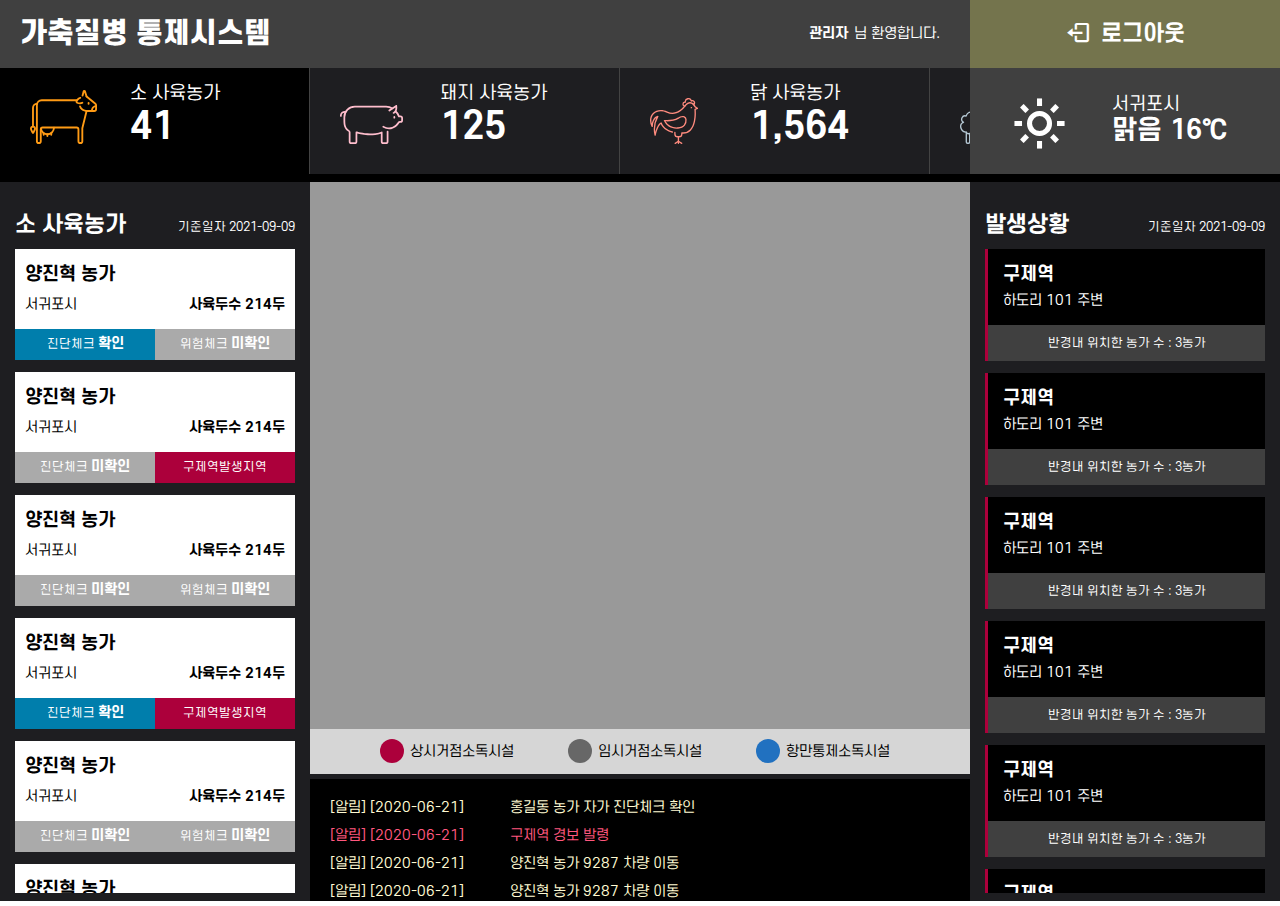
==== main.html @ 75611cf4 "코딩완료" ====
﻿<!DOCTYPE html>
<html lang="ko">

    <head>
        <meta charset="utf-8">
        <meta http-equiv="X-UA-Compatible" content="IE=edge">
        <meta name="viewport" content="width=device-width, initial-scale=1">
        <title>가축질병</title>
        <link href="source/css/boxicons.css" rel="stylesheet">
        <link href="source/css/style.css" rel="stylesheet">
        <link href="source/css/jquery.scrollbar.css" rel="stylesheet">
        <!-- javaScript -->
        <script src="source/js/jquery-3.5.1.min.js"></script>
        <script src="source/js/jquery.nicescroll.min.js"></script>
        <script src="source/js/common.js"></script>


    </head>

    <body class="main-layout">
        <!-- S:header -->
        <header id="header">
                <h1><a href="/">가축질병 통제시스템</a></h1>

                <p class="welcome"><strong>관리자</strong>님 환영합니다.</p>
                <button class="logout">
                    <i class='bx bx-log-out'></i> 로그아웃
                </button>
        </header>
        <!-- E:header -->
        




        <!-- S:mainContent -->
        <div id="content" class="main">


            <section class="status">
                
                    <ul>
                        <li class="category01">
                            <span>소 사육농가</span>
                            <strong>41</strong>
                        </li>
                        <li class="category02">
                            <span>돼지 사육농가</span>
                            <strong>125</strong>
                        </li>
                        <li class="category03">
                            <span>닭 사육농가</span>
                            <strong>1,564</strong>
                        </li>
                        <li class="category04">
                            <span>기타 사육농가</span>
                            <strong>41</strong>
                        </li>
                    </ul>

                    <div class="weather">
                        <i class='bx bx-sun' ></i>

                        <!-- 날씨 아이콘 코드는 BUS때와 동일하게-->

                        <span>서귀포시</span>
                        <strong>맑음 16℃</strong>
                    </div>

            </section>

            <section class="main-wall">
                <div class="left">
                    <h2>
                        소 사육농가
                        <small>기준일자 2021-09-09</small>
                    </h2>

                    <div class="left-scroller">

                        
                                <ul class="list">
                                    <li>
                                        <h3>양진혁 농가</h3>
                                        <p class="location">서귀포시</p>
                                        <p class="count">사육두수 214두</p>

                                        <div class="stat">
                                            <span class="stat01 on">
                                                진단체크 <strong>확인</strong>
                                            </span>
                                            <span class="stat02">
                                                위험체크 <strong>미확인</strong>
                                            </span>
                                        </div>
                                    </li>
                                    <li>
                                        <h3>양진혁 농가</h3>
                                        <p class="location">서귀포시</p>
                                        <p class="count">사육두수 214두</p>

                                        <div class="stat">
                                            <span class="stat01">
                                                진단체크 <strong>미확인</strong>
                                            </span>
                                            <span class="stat02 on">
                                                구제역발생지역
                                            </span>
                                        </div>
                                    </li>
                                    <li>
                                        <h3>양진혁 농가</h3>
                                        <p class="location">서귀포시</p>
                                        <p class="count">사육두수 214두</p>

                                        <div class="stat">
                                            <span class="stat01">
                                                진단체크 <strong>미확인</strong>
                                            </span>
                                            <span class="stat02">
                                                위험체크 <strong>미확인</strong>
                                            </span>
                                        </div>
                                    </li>
                                    <li>
                                        <h3>양진혁 농가</h3>
                                        <p class="location">서귀포시</p>
                                        <p class="count">사육두수 214두</p>

                                        <div class="stat">
                                            <span class="stat01 on">
                                                진단체크 <strong>확인</strong>
                                            </span>
                                            <span class="stat02 on">
                                                구제역발생지역
                                            </span>
                                        </div>
                                    </li>
                                    <li>
                                        <h3>양진혁 농가</h3>
                                        <p class="location">서귀포시</p>
                                        <p class="count">사육두수 214두</p>

                                        <div class="stat">
                                            <span class="stat01">
                                                진단체크 <strong>미확인</strong>
                                            </span>
                                            <span class="stat02">
                                                위험체크 <strong>미확인</strong>
                                            </span>
                                        </div>
                                    </li>
                                    <li>
                                        <h3>양진혁 농가</h3>
                                        <p class="location">서귀포시</p>
                                        <p class="count">사육두수 214두</p>

                                        <div class="stat">
                                            <span class="stat01">
                                                진단체크 <strong>미확인</strong>
                                            </span>
                                            <span class="stat02">
                                                위험체크 <strong>미확인</strong>
                                            </span>
                                        </div>
                                    </li>
                                    <li>
                                        <h3>양진혁 농가</h3>
                                        <p class="location">서귀포시</p>
                                        <p class="count">사육두수 214두</p>

                                        <div class="stat">
                                            <span class="stat01">
                                                진단체크 <strong>미확인</strong>
                                            </span>
                                            <span class="stat02">
                                                위험체크 <strong>미확인</strong>
                                            </span>
                                        </div>
                                    </li>
                                    <li>
                                        <h3>양진혁 농가</h3>
                                        <p class="location">서귀포시</p>
                                        <p class="count">사육두수 214두</p>

                                        <div class="stat">
                                            <span class="stat01">
                                                진단체크 <strong>미확인</strong>
                                            </span>
                                            <span class="stat02">
                                                위험체크 <strong>미확인</strong>
                                            </span>
                                        </div>
                                    </li>
                                    <li>
                                        <h3>양진혁 농가</h3>
                                        <p class="location">서귀포시</p>
                                        <p class="count">사육두수 214두</p>

                                        <div class="stat">
                                            <span class="stat01">
                                                진단체크 <strong>미확인</strong>
                                            </span>
                                            <span class="stat02">
                                                위험체크 <strong>미확인</strong>
                                            </span>
                                        </div>
                                    </li>
                                    <li>
                                        <h3>양진혁 농가</h3>
                                        <p class="location">서귀포시</p>
                                        <p class="count">사육두수 214두</p>

                                        <div class="stat">
                                            <span class="stat01">
                                                진단체크 <strong>미확인</strong>
                                            </span>
                                            <span class="stat02">
                                                위험체크 <strong>미확인</strong>
                                            </span>
                                        </div>
                                    </li>
                                    <li>
                                        <h3>양진혁 농가</h3>
                                        <p class="location">서귀포시</p>
                                        <p class="count">사육두수 214두</p>

                                        <div class="stat">
                                            <span class="stat01">
                                                진단체크 <strong>미확인</strong>
                                            </span>
                                            <span class="stat02">
                                                위험체크 <strong>미확인</strong>
                                            </span>
                                        </div>
                                    </li>
                                </ul>
  
                    </div>

                </div>

                <div class="center">


                    <div id="map" class="map-area">
                        <!--지도영역-->
    
    
                        <ul class="legend">
                            <li class="tag01">상시거점소독시설</li>
                            <li class="tag02">임시거점소독시설</li>
                            <li class="tag03">항만통제소독시설</li>
                        </ul>
                    </div>

                    <div class="output">
                        <p><strong>[알림] [2020-06-21]</strong>홍길동 농가 자가 진단체크 확인</p>
                        <p class="alert"><strong>[알림] [2020-06-21]</strong>구제역 경보 발령</p>
                        <p><strong>[알림] [2020-06-21]</strong>양진혁 농가 9287 차량 이동</p>
                        <p><strong>[알림] [2020-06-21]</strong>양진혁 농가 9287 차량 이동</p>
                        <p><strong>[알림] [2020-06-21]</strong>양진혁 농가 9287 차량 이동</p>
                        <p><strong>[알림] [2020-06-21]</strong>양진혁 농가 9287 차량 이동</p>
                          
                    </div>

                </div>


                <div class="right">
                    <h2>
                        발생상황
                        <small>기준일자 2021-09-09</small>
                    </h2>

                    <div class="right-scroller">
                        <ul class="list">
                            <li>
                                <h3>구제역</h3>
                                <p class="location">하도리 101 주변</p>

                                <div class="stat">
                                    반경내 위치한 농가 수 : 3농가
                                </div>
                            </li>
                            <li>
                                <h3>구제역</h3>
                                <p class="location">하도리 101 주변</p>

                                <div class="stat">
                                    반경내 위치한 농가 수 : 3농가
                                </div>
                            </li>
                            <li>
                                <h3>구제역</h3>
                                <p class="location">하도리 101 주변</p>

                                <div class="stat">
                                    반경내 위치한 농가 수 : 3농가
                                </div>
                            </li>
                            <li>
                                <h3>구제역</h3>
                                <p class="location">하도리 101 주변</p>

                                <div class="stat">
                                    반경내 위치한 농가 수 : 3농가
                                </div>
                            </li>
                            <li>
                                <h3>구제역</h3>
                                <p class="location">하도리 101 주변</p>

                                <div class="stat">
                                    반경내 위치한 농가 수 : 3농가
                                </div>
                            </li>
                            <li>
                                <h3>구제역</h3>
                                <p class="location">하도리 101 주변</p>

                                <div class="stat">
                                    반경내 위치한 농가 수 : 3농가
                                </div>
                            </li>
                            <li>
                                <h3>구제역</h3>
                                <p class="location">하도리 101 주변</p>

                                <div class="stat">
                                    반경내 위치한 농가 수 : 3농가
                                </div>
                            </li>
                            <li>
                                <h3>구제역</h3>
                                <p class="location">하도리 101 주변</p>

                                <div class="stat">
                                    반경내 위치한 농가 수 : 3농가
                                </div>
                            </li>
                            <li>
                                <h3>구제역</h3>
                                <p class="location">하도리 101 주변</p>

                                <div class="stat">
                                    반경내 위치한 농가 수 : 3농가
                                </div>
                            </li>
                            <li>
                                <h3>구제역</h3>
                                <p class="location">하도리 101 주변</p>

                                <div class="stat">
                                    반경내 위치한 농가 수 : 3농가
                                </div>
                            </li>
                            <li>
                                <h3>구제역</h3>
                                <p class="location">하도리 101 주변</p>

                                <div class="stat">
                                    반경내 위치한 농가 수 : 3농가
                                </div>
                            </li>
                            <li>
                                <h3>구제역</h3>
                                <p class="location">하도리 101 주변</p>

                                <div class="stat">
                                    반경내 위치한 농가 수 : 3농가
                                </div>
                            </li>
                            <li>
                                <h3>구제역</h3>
                                <p class="location">하도리 101 주변</p>

                                <div class="stat">
                                    반경내 위치한 농가 수 : 3농가
                                </div>
                            </li>
                        </ul>
                    </div>

                </div>
            </section>


        </div>
        <!-- E:mainContent -->





    </body>

</html>
---- source/css/style.css ----
/*! normalize.scss v0.1.0 | MIT License | based on git.io/normalize */
/**
 * 1. Set default font family to sans-serif.
 * 2. Prevent iOS text size adjust after orientation change, without disabling
 *    user zoom.
 */
html {
  font-family: sans-serif;
  /* 1 */
  -ms-text-size-adjust: 100%;
  /* 2 */
  -webkit-text-size-adjust: 100%;
  /* 2 */
}

/**
   * Remove default margin.
   */
body {
  margin: 0;
}

/* HTML5 display definitions
     ========================================================================== */
/**
   * Correct `block` display not defined for any HTML5 element in IE 8/9.
   * Correct `block` display not defined for `details` or `summary` in IE 10/11
   * and Firefox.
   * Correct `block` display not defined for `main` in IE 11.
   */
article,
aside,
details,
figcaption,
figure,
footer,
header,
hgroup,
main,
menu,
nav,
section,
summary {
  display: block;
}

/**
   * 1. Correct `inline-block` display not defined in IE 8/9.
   * 2. Normalize vertical alignment of `progress` in Chrome, Firefox, and Opera.
   */
audio,
canvas,
progress,
video {
  display: inline-block;
  /* 1 */
  vertical-align: baseline;
  /* 2 */
}

/**
   * Prevent modern browsers from displaying `audio` without controls.
   * Remove excess height in iOS 5 devices.
   */
audio:not([controls]) {
  display: none;
  height: 0;
}

/**
   * Address `[hidden]` styling not present in IE 8/9/10.
   * Hide the `template` element in IE 8/9/11, Safari, and Firefox < 22.
   */
[hidden],
template {
  display: none;
}

/* Links
     ========================================================================== */
/**
   * Remove the gray background color from active links in IE 10.
   */
a {
  background-color: transparent;
}

/**
   * Improve readability when focused and also mouse hovered in all browsers.
   */
a:active,
a:hover {
  outline: 0;
}

/* Text-level semantics
     ========================================================================== */
/**
   * Address styling not present in IE 8/9/10/11, Safari, and Chrome.
   */
abbr[title] {
  border-bottom: 1px dotted;
}

/**
   * Address style set to `bolder` in Firefox 4+, Safari, and Chrome.
   */
b,
strong {
  font-weight: bold;
}

/**
   * Address styling not present in Safari and Chrome.
   */
dfn {
  font-style: italic;
}

/**
   * Address variable `h1` font-size and margin within `section` and `article`
   * contexts in Firefox 4+, Safari, and Chrome.
   */
h1 {
  font-size: 2em;
  margin: 0.67em 0;
}

/**
   * Address styling not present in IE 8/9.
   */
mark {
  background: #ff0;
  color: #000;
}

/**
   * Address inconsistent and variable font size in all browsers.
   */
small {
  font-size: 80%;
}

/**
   * Prevent `sub` and `sup` affecting `line-height` in all browsers.
   */
sub,
sup {
  font-size: 75%;
  line-height: 0;
  position: relative;
  vertical-align: baseline;
}

sup {
  top: -0.5em;
}

sub {
  bottom: -0.25em;
}

/* Embedded content
     ========================================================================== */
/**
   * Remove border when inside `a` element in IE 8/9/10.
   */
img {
  border: 0;
}

/**
   * Correct overflow not hidden in IE 9/10/11.
   */
svg:not(:root) {
  overflow: hidden;
}

/* Grouping content
     ========================================================================== */
/**
   * Address margin not present in IE 8/9 and Safari.
   */
figure {
  margin: 1em 40px;
}

/**
   * Address differences between Firefox and other browsers.
   */
hr {
  -webkit-box-sizing: content-box;
          box-sizing: content-box;
  height: 0;
}

/**
   * Contain overflow in all browsers.
   */
pre {
  overflow: auto;
}

/**
   * Address odd `em`-unit font size rendering in all browsers.
   */
code,
kbd,
pre,
samp {
  font-family: monospace, monospace;
  font-size: 1em;
}

/* Forms
     ========================================================================== */
/**
   * Known limitation: by default, Chrome and Safari on OS X allow very limited
   * styling of `select`, unless a `border` property is set.
   */
/**
   * 1. Correct color not being inherited.
   *    Known issue: affects color of disabled elements.
   * 2. Correct font properties not being inherited.
   * 3. Address margins set differently in Firefox 4+, Safari, and Chrome.
   */
button,
input,
optgroup,
select,
textarea {
  color: inherit;
  /* 1 */
  font: inherit;
  /* 2 */
  margin: 0;
  /* 3 */
}

/**
   * Address `overflow` set to `hidden` in IE 8/9/10/11.
   */
button {
  overflow: visible;
}

/**
   * Address inconsistent `text-transform` inheritance for `button` and `select`.
   * All other form control elements do not inherit `text-transform` values.
   * Correct `button` style inheritance in Firefox, IE 8/9/10/11, and Opera.
   * Correct `select` style inheritance in Firefox.
   */
button,
select {
  text-transform: none;
}

/**
   * 1. Avoid the WebKit bug in Android 4.0.* where (2) destroys native `audio`
   *    and `video` controls.
   * 2. Correct inability to style clickable `input` types in iOS.
   * 3. Improve usability and consistency of cursor style between image-type
   *    `input` and others.
   */
button,
html input[type="button"],
input[type="reset"],
input[type="submit"] {
  -webkit-appearance: button;
  /* 2 */
  cursor: pointer;
  /* 3 */
}

/**
   * Re-set default cursor for disabled elements.
   */
button[disabled],
html input[disabled] {
  cursor: default;
}

/**
   * Remove inner padding and border in Firefox 4+.
   */
button::-moz-focus-inner,
input::-moz-focus-inner {
  border: 0;
  padding: 0;
}

/**
   * Address Firefox 4+ setting `line-height` on `input` using `!important` in
   * the UA stylesheet.
   */
input {
  line-height: normal;
}

/**
   * It's recommended that you don't attempt to style these elements.
   * Firefox's implementation doesn't respect box-sizing, padding, or width.
   *
   * 1. Address box sizing set to `content-box` in IE 8/9/10.
   * 2. Remove excess padding in IE 8/9/10.
   */
input[type="checkbox"],
input[type="radio"] {
  -webkit-box-sizing: border-box;
          box-sizing: border-box;
  /* 1 */
  padding: 0;
  /* 2 */
}

/**
   * Fix the cursor style for Chrome's increment/decrement buttons. For certain
   * `font-size` values of the `input`, it causes the cursor style of the
   * decrement button to change from `default` to `text`.
   */
input[type="number"]::-webkit-inner-spin-button,
input[type="number"]::-webkit-outer-spin-button {
  height: auto;
}

/**
   * 1. Address `appearance` set to `searchfield` in Safari and Chrome.
   * 2. Address `box-sizing` set to `border-box` in Safari and Chrome
   *    (include `-moz` to future-proof).
   */
input[type="search"] {
  -webkit-appearance: textfield;
  /* 1 */
  -webkit-box-sizing: content-box;
  /* 2 */
  box-sizing: content-box;
}

/**
   * Remove inner padding and search cancel button in Safari and Chrome on OS X.
   * Safari (but not Chrome) clips the cancel button when the search input has
   * padding (and `textfield` appearance).
   */
input[type="search"]::-webkit-search-cancel-button,
input[type="search"]::-webkit-search-decoration {
  -webkit-appearance: none;
}

/**
   * Define consistent border, margin, and padding.
   */
fieldset {
  border: 1px solid #c0c0c0;
  margin: 0 2px;
  padding: 0.35em 0.625em 0.75em;
}

/**
   * 1. Correct `color` not being inherited in IE 8/9/10/11.
   * 2. Remove padding so people aren't caught out if they zero out fieldsets.
   */
legend {
  border: 0;
  /* 1 */
  padding: 0;
  /* 2 */
}

/**
   * Remove default vertical scrollbar in IE 8/9/10/11.
   */
textarea {
  overflow: auto;
}

/**
   * Don't inherit the `font-weight` (applied by a rule above).
   * NOTE: the default cannot safely be changed in Chrome and Safari on OS X.
   */
optgroup {
  font-weight: bold;
}

/* Tables
     ========================================================================== */
/**
   * Remove most spacing between table cells.
   */
table {
  border-collapse: collapse;
  border-spacing: 0;
}

td,
th {
  padding: 0;
}

@font-face {
  font-family: 'S-CoreDream';
  src: url("../font/S-CoreDream-4Regular.woff") format("woff");
  font-weight: 400;
  font-style: normal;
}

@font-face {
  font-family: 'S-CoreDream';
  src: url("../font/S-CoreDream-5Medium.woff") format("woff");
  font-weight: 500;
  font-style: normal;
}

@font-face {
  font-family: 'S-CoreDream';
  src: url("../font/S-CoreDream-6Bold.woff") format("woff");
  font-weight: 600;
  font-style: normal;
}

@font-face {
  font-family: 'S-CoreDream';
  src: url("../font/S-CoreDream-8Heavy.woff") format("woff");
  font-weight: 800;
  font-style: normal;
}

@font-face {
  font-family: 'S-CoreDream';
  src: url("../font/S-CoreDream-9Black.woff") format("woff");
  font-weight: 900;
  font-style: normal;
}

div#content.sub01 div.sub-head {
  background: #74C8FF;
}

div#content.sub01 div.sub-head.fix {
  background: rgba(116, 200, 255, 0.8);
}

div#content.sub02 div.sub-head {
  background: #91DCD2;
}

div#content.sub02 div.sub-head.fix {
  background: rgba(145, 220, 210, 0.8);
}

div#content.sub03 div.sub-head {
  background: #88C46F;
}

div#content.sub03 div.sub-head.fix {
  background: rgba(136, 196, 111, 0.8);
}

div#content.sub04 div.sub-head {
  background: #FFCE48;
}

div#content.sub04 div.sub-head.fix {
  background: rgba(255, 206, 72, 0.8);
}

div#content.sub05 div.sub-head {
  background: #8FABE3;
}

div#content.sub05 div.sub-head.fix {
  background: rgba(143, 171, 227, 0.8);
}

/* basic */
.pagenation {
  display: inline-block;
  text-align: center;
  font-size: 0;
  margin: 50px 0 60px;
  padding: 0 !important;
  width: 100%;
}

.pagenation a {
  background: white;
}

.pagenation a,
.pagenation strong {
  overflow: hidden;
  display: inline-block;
  vertical-align: top;
  font-size: 14px;
  color: #999999;
  border: 1px solid #999;
  width: 24px;
  line-height: 22px;
  margin: 0 2px;
}

@media (min-width: 1200px) {
  .pagenation a,
  .pagenation strong {
    width: 32px;
    line-height: 30px;
    font-size: 16px;
  }
}

.pagenation a.jump, .pagenation a.move,
.pagenation strong.jump,
.pagenation strong.move {
  font-size: 0;
  position: relative;
  border: 1px solid #ccc;
}

.pagenation a.jump i, .pagenation a.move i,
.pagenation strong.jump i,
.pagenation strong.move i {
  position: absolute;
  left: 50%;
  top: 50%;
  color: #a5a5a5;
  font-size: 18px;
  -webkit-transform: translateY(-50%) translateX(-50%);
          transform: translateY(-50%) translateX(-50%);
}

.pagenation .active,
.pagenation strong {
  color: #fff;
  background: #555555;
  border-color: transparent;
  font-weight: normal;
  font-weight: 500;
}

* {
  -webkit-box-sizing: border-box;
  box-sizing: border-box;
}

s
input[type="password"] {
  font-family: sans-serif;
}

s
input[type="password"]::-webkit-input-placeholder {
  font-family: "S-CoreDream", "Malgun Gothic", "apple sd gothic neo", sans-serif;
}

s
input[type="password"]:-ms-input-placeholder {
  font-family: "S-CoreDream", "Malgun Gothic", "apple sd gothic neo", sans-serif;
}

s
input[type="password"]::-ms-input-placeholder {
  font-family: "S-CoreDream", "Malgun Gothic", "apple sd gothic neo", sans-serif;
}

s
input[type="password"]::placeholder {
  font-family: "S-CoreDream", "Malgun Gothic", "apple sd gothic neo", sans-serif;
}

.sr-only {
  position: absolute !important;
  overflow: hidden !important;
  width: 1px !important;
  height: 1px !important;
  padding: 0 !important;
  margin: -1px !important;
  clip: rect(0, 0, 0, 0) !important;
  border: 0 !important;
}

.sr-only-focusable:active,
.sr-only-focusable:focus {
  position: static;
  height: auto;
  margin: 0;
  overflow: visible;
  clip: auto;
}

/* default input */
input,
select,
textarea {
  border-radius: 0;
  background-clip: padding-box;
  /*
        @media all and (max-width: 1199px) {
            appearance: none;
            -moz-appearance: none;
            -ms-appearance: none;
            -webkit-appearance: none;

            &::-ms-expand {
                display: none;
            }
        }
    */
}

a {
  text-decoration: none;
  color: #404040;
}

button {
  outline: none;
  border-radius: 0;
}

/* default btn */
.btn {
  display: inline-block;
  vertical-align: baseline;
  outline: none;
  border: 1px solid #999;
  background: #E9E9E9;
  line-height: 46px;
  padding: 0 20px;
  margin: 0 2px 4px;
  font-size: 18px;
  color: #555;
  font-weight: 500;
}

@media (min-width: 1200px) {
  .btn {
    line-height: 52px;
    font-size: 20px;
    min-width: 140px;
  }
}

.btn.main {
  background: #4F6BAA;
  border: 1px solid #2C4988;
  color: #fff;
  border-color: transparent;
}

.btn.sub {
  background: #1f222d;
  color: #fff;
  border-color: transparent;
}

.btn.btn-ms {
  line-height: 26px;
  font-size: 13px;
  padding: 0 15px;
}

.btn.btn-xs {
  line-height: 20px;
  font-size: 12px;
  padding: 0 10px;
}

.btn u {
  display: inline-block;
  text-decoration: none;
  padding: 0 0 0 4px;
  opacity: 0.8;
  font-size: 0.8em;
  font-weight: 200;
}

.btn i {
  position: relative;
  top: 2px;
  margin: 0 4px 0 0;
  font-size: 16px;
}

.btn-set {
  margin: 20px 0;
  font-size: 0;
}

.btn-set.center {
  text-align: center;
}

.btn-set.right {
  text-align: right;
}

.btn-set.big .btn {
  line-height: 46px;
  padding: 0 20px;
  min-width: 140px;
  font-size: 16px;
}

@media (min-width: 1200px) {
  .btn-set.big .btn {
    line-height: 60px;
    padding: 0 50px;
    font-size: 20px;
    min-width: 160px;
  }
}

.btn-set.full .btn {
  width: 100%;
}

@media (min-width: 1200px) {
  .btn-set.full .btn {
    width: auto;
    min-width: 200px;
  }
}

.btn-set.align div {
  display: inline-block;
  width: 100%;
  vertical-align: top;
  text-align: center;
}

@media (min-width: 1200px) {
  .btn-set.align div {
    width: 50%;
  }
}

@media (min-width: 1200px) {
  .btn-set.align div.left {
    text-align: left;
  }
}

@media (min-width: 1200px) {
  .btn-set.align div.right {
    text-align: right;
  }
}

/* Modal */
.modal {
  display: none;
  position: fixed;
  z-index: 1000;
  left: 0;
  top: 0;
  width: 100%;
  height: 100%;
  overflow: auto;
  background-color: rgba(0, 0, 0, 0.5);
}

.modal.on {
  display: block;
}

.modal .modal-content {
  position: relative;
  background-color: #fff;
  margin: 30vh auto 0;
  padding: 20px;
  width: calc(100% - 20px);
}

@media (min-width: 1200px) {
  .modal .modal-content {
    width: 500px;
  }
}

.modal .modal-content.big {
  width: calc(100% - 40px);
}

@media (min-width: 1200px) {
  .modal .modal-content.big {
    width: 600px;
  }
}

.modal .modal-content h2 {
  font-size: 20px;
  margin: 0 0 20px;
  padding: 0 0 10px;
  border-bottom: 2px solid #333;
}

.modal .modal-content h2 button {
  position: absolute;
  right: 20px;
  bottom: 10;
  border: none;
  background: transparent;
  width: 22px;
  height: 22px;
  font-size: 0;
  background: url("../images/icon-close.svg") no-repeat center/100% auto;
}

.modal .modal-content.notitle h2 {
  font-size: 0;
  margin: 0;
  padding: 0;
  border: none;
}

.modal .modal-content div.inside p.info {
  margin: 0 0 10px;
}

.modal .modal-content div.inside div.text-check {
  border: 1px solid #d4d4d4;
}

.modal .modal-content div.inside div.text-check input {
  height: 46px;
  border: none;
  width: 100%;
  outline: none;
  padding: 10px;
  font-size: 16px;
}

@media (min-width: 1200px) {
  .modal .modal-content div.inside div.text-check input {
    width: 280px;
  }
}

.modal .modal-content div.inside div.text-check span {
  display: block;
  font-size: 14px;
  text-align: center;
  color: #1c7cc2;
  padding: 5px 0;
}

@media (min-width: 1200px) {
  .modal .modal-content div.inside div.text-check span {
    display: inline-block;
  }
}

.modal .modal-content div.inside div.co-check {
  font-size: 0;
  background: #efefef;
  padding: 16px;
  border-radius: 10px;
}

.modal .modal-content div.inside div.co-check span.select-outline {
  display: inline-block;
  position: relative;
  vertical-align: top;
  margin-right: 10px;
  margin-bottom: 6px;
  width: 100%;
}

@media (min-width: 1200px) {
  .modal .modal-content div.inside div.co-check span.select-outline {
    width: 114px;
    margin-bottom: 0;
  }
}

.modal .modal-content div.inside div.co-check span.select-outline select {
  appearance: none;
  -moz-appearance: none;
  -ms-appearance: none;
  -webkit-appearance: none;
  width: 100%;
  height: 46px;
  font-size: 14px;
  display: inline-block;
  padding: 0 30px 0 10px;
  border: 1px solid #cccccc;
}

.modal .modal-content div.inside div.co-check span.select-outline select::-ms-expand {
  display: none;
}

.modal .modal-content div.inside div.co-check span.select-outline::before, .modal .modal-content div.inside div.co-check span.select-outline::after {
  content: "";
  position: absolute;
  top: 22px;
  display: block;
  width: 8px;
  height: 1px;
  background: #999999;
  -webkit-transition: all 0.2s linear;
  transition: all 0.2s linear;
}

.modal .modal-content div.inside div.co-check span.select-outline::before {
  -webkit-transform: rotate(45deg);
          transform: rotate(45deg);
  right: 12px;
}

.modal .modal-content div.inside div.co-check span.select-outline::after {
  -webkit-transform: rotate(-45deg);
          transform: rotate(-45deg);
  right: 6px;
}

.modal .modal-content div.inside div.co-check span.select-outline:focus-within::before {
  -webkit-transform: rotate(-45deg);
          transform: rotate(-45deg);
}

.modal .modal-content div.inside div.co-check span.select-outline:focus-within::after {
  -webkit-transform: rotate(45deg);
          transform: rotate(45deg);
}

.modal .modal-content div.inside div.co-check div.search-box {
  display: inline-block;
  border: 1px solid #ccc;
  background: #fff;
  width: 100%;
}

@media (min-width: 1200px) {
  .modal .modal-content div.inside div.co-check div.search-box {
    width: calc(100% - 124px);
  }
}

.modal .modal-content div.inside div.co-check div.search-box input {
  height: 44px;
  border: none;
  width: calc(100% - 40px);
  font-size: 16px;
  vertical-align: top;
  padding: 0 10px;
}

.modal .modal-content div.inside div.co-check div.search-box button {
  width: 40px;
  height: 44px;
  border: none;
  background: none;
  color: #999999;
}

.modal .modal-content div.inside div.co-check div.search-box button i {
  font-size: 18px;
}

.modal .modal-content div.inside ul.co-list {
  position: relative;
  margin: 30px 0 0;
  padding: 0;
  list-style: none;
  border-top: 2px solid #333;
}

@media (min-width: 1200px) {
  .modal .modal-content div.inside ul.co-list {
    padding: 50px 0 0;
    border: none;
  }
  .modal .modal-content div.inside ul.co-list::before {
    content: "";
    height: 50px;
    background: #101010;
    position: absolute;
    left: 0;
    right: 0;
    top: 0;
  }
}

.modal .modal-content div.inside ul.co-list li {
  position: relative;
  font-size: 0;
  border: 1px solid #ccc;
  border-top: none;
  padding: 10px 20px 10px 10px;
}

@media (min-width: 1200px) {
  .modal .modal-content div.inside ul.co-list li {
    padding: 0;
  }
}

.modal .modal-content div.inside ul.co-list li p {
  display: block;
  position: relative;
  vertical-align: top;
  font-size: 13px;
  padding: 0 0 2px;
  margin: 0;
}

@media (min-width: 1200px) {
  .modal .modal-content div.inside ul.co-list li p {
    text-align: center;
    display: inline-block;
    padding: 10px;
    font-size: 14px;
    line-height: 44px;
  }
}

.modal .modal-content div.inside ul.co-list li p.select {
  position: absolute;
  right: 10px;
  bottom: 10px;
}

.modal .modal-content div.inside ul.co-list li p.select span {
  display: none;
}

@media (min-width: 1200px) {
  .modal .modal-content div.inside ul.co-list li p.select {
    position: relative;
    left: 0;
    top: 0;
    width: 16%;
  }
}

.modal .modal-content div.inside ul.co-list li p.select button {
  background: #1c7cc2;
  border: none;
  border-radius: 4px;
  color: #fff;
  height: 32px;
  padding: 0 10px;
}

@media (min-width: 1200px) {
  .modal .modal-content div.inside ul.co-list li p.select button {
    height: 44px;
    padding: 0 20px;
  }
}

@media (min-width: 1200px) {
  .modal .modal-content div.inside ul.co-list li p.num {
    width: 34%;
  }
}

@media (min-width: 1200px) {
  .modal .modal-content div.inside ul.co-list li p.name {
    width: 30%;
  }
}

@media (min-width: 1200px) {
  .modal .modal-content div.inside ul.co-list li p.ceo {
    width: 20%;
  }
}

.modal .modal-content div.inside ul.co-list li p span {
  display: inline-block;
  width: 75px;
  margin-right: 10px;
  font-weight: 600;
}

@media (min-width: 1200px) {
  .modal .modal-content div.inside ul.co-list li p span {
    display: none;
    font-weight: 400;
  }
}

.modal .modal-content div.inside ul.co-list li p span::after {
  content: "|";
  display: inline-block;
  float: right;
  color: #bbb;
}

@media (min-width: 1200px) {
  .modal .modal-content div.inside ul.co-list li p span::after {
    display: none;
  }
}

.modal .modal-content div.inside ul.co-list li p u {
  text-decoration: none;
}

@media (min-width: 1200px) {
  .modal .modal-content div.inside ul.co-list li:first-child p span {
    display: block;
    width: auto;
    color: #fff;
    position: absolute;
    top: -46px;
    left: 0;
    right: 0;
  }
}

.modal .modal-content div.inside div.zeus-check {
  font-size: 0;
}

.modal .modal-content div.inside div.zeus-check input {
  height: 48px;
  border: none;
  width: 100%;
  outline: none;
  padding: 0 10px;
  margin: 0 0 10px;
  border: 1px solid #d4d4d4;
  font-size: 16px;
}

.modal .modal-content div.inside div.zeus-check span {
  display: inline-block;
  background: #f3f3f3;
  line-height: 46px;
  font-size: 14px;
  margin-right: 10px;
  padding: 0 10px;
  font-size: 16px;
  width: calc(100% - 150px);
}

.modal .modal-content div.inside div.zeus-check button {
  width: 120px;
  color: #fff;
  font-size: 16px;
  border: none;
  line-height: 46px;
  padding: 0;
  background: #1f222d;
  margin-right: 10px;
}

.modal .modal-content div.inside div.zeus-check button + input {
  width: calc(100% - 130px);
}

.modal .modal-content div.inside div.result {
  background: #f5f5f5;
  font-size: 18px;
  margin: 20px 0 6px;
  padding: 20px;
  text-align: center;
}

.modal .modal-content div.inside div.result strong {
  font-weight: 400;
  color: #1c7cc2;
}

.modal .modal-content div.inside div.result span {
  display: block;
}

.modal .modal-content div.inside div.result span strong {
  font-weight: 600;
}

.modal .modal-content div.inside div.btn-set.full {
  margin: 0;
}

.modal .modal-content div.inside div.btn-set.full button {
  width: 100%;
}

.modal .modal-content div.inside div.btn-set.zeus {
  margin: 10px 0;
}

.modal .modal-content div.inside div.btn-set.zeus button {
  background: #59a0a2;
  width: 100%;
  line-height: 36px;
}

.modal .modal-content div.inside div.maps div.map-outline {
  min-height: 200px;
  border: 1px solid #ccc;
}

.modal .modal-content div.inside div.date h3 {
  text-align: center;
  font-size: 18px;
  font-weight: 400;
  border: none;
  margin: 20px 0 30px;
}

.modal .modal-content div.inside div.date h3::before {
  content: "";
  display: block;
  width: 50px;
  height: 37px;
  margin: 10px auto 20px;
  background: url("../images/icon-attention.svg") no-repeat center/100% auto;
}

.modal .modal-content div.inside div.passwd-check {
  font-size: 0;
}

.modal .modal-content div.inside div.passwd-check input {
  height: 48px;
  border: none;
  width: 100%;
  outline: none;
  padding: 0 10px;
  margin: 0 0 6px;
  border: 1px solid #d4d4d4;
  font-size: 16px;
}

.modal .modal-content div.inside div.passwd-check span {
  display: inline-block;
  font-size: 14px;
  color: #eb2828;
  padding: 0 0 10px;
  font-size: 16px;
  width: calc(100% - 150px);
}

.modal .modal-content div.inside div.passwd-check button {
  width: 120px;
  color: #fff;
  font-size: 16px;
  border: none;
  line-height: 46px;
  padding: 0;
  background: #1f222d;
  margin-right: 10px;
}

.modal .modal-content div.inside div.passwd-check button + input {
  width: calc(100% - 130px);
}

.modal .modal-content div.inside div.board-reply {
  font-size: 0;
}

.modal .modal-content div.inside div.board-reply textarea {
  height: 120px;
  border: none;
  width: 100%;
  outline: none;
  padding: 10px;
  margin: 0 0 6px;
  border: 1px solid #d4d4d4;
  font-size: 16px;
}

.modal .modal-content div.inside div.board-reply span {
  display: inline-block;
  font-size: 14px;
  color: #eb2828;
  padding: 0 0 10px;
  font-size: 16px;
  width: calc(100% - 150px);
}

.modal .modal-content div.inside div.board-reply button {
  width: 120px;
  color: #fff;
  font-size: 16px;
  border: none;
  line-height: 46px;
  padding: 0;
  background: #1f222d;
  margin-right: 10px;
}

.modal .modal-content div.inside div.board-reply button + input {
  width: calc(100% - 130px);
}

article.layer-popup {
  display: none;
}

@media all and (min-width: 1200px) {
  article.layer-popup {
    display: block;
    position: absolute;
    left: 0;
    top: 12vh;
    z-index: 1000;
    right: 0;
    text-align: center;
  }
  article.layer-popup .container {
    text-align: center;
  }
  article.layer-popup .container div.outline {
    font-size: 0;
    -webkit-box-shadow: 0 2px 2px 0 rgba(0, 0, 0, 0.25);
    box-shadow: 0 2px 2px 0 rgba(0, 0, 0, 0.25);
    display: inline-block;
    margin: 10px;
  }
  article.layer-popup .container div.outline a {
    display: block;
    font-size: 0;
  }
  article.layer-popup .container div.outline a img {
    max-width: 1000px;
  }
  article.layer-popup .container div.outline div.check {
    background: #222;
    color: #fff;
    font-size: 14px;
    padding: 10px;
    text-align: left;
    position: relative;
  }
  article.layer-popup .container div.outline div.check input {
    width: 16px;
    height: 16px;
    vertical-align: bottom;
  }
  article.layer-popup .container div.outline div.check button {
    position: absolute;
    right: 0;
    top: 0;
    bottom: 0;
    border: none;
    background: #555;
    color: #fff;
    padding: 0 10px;
  }
}

/* basic */
html {
  min-width: 320px;
  max-width: 100%;
  font-size: 14px;
  min-height: 100%;
}

html,
body {
  font-family: "S-CoreDream", "Malgun Gothic", "apple sd gothic neo", sans-serif;
}

body {
  /* header */
}

body .container {
  position: relative;
  display: inline-block;
  margin: 0 auto;
  width: 1200px;
  height: 100%;
  text-align: left;
  vertical-align: top;
  padding: 0;
}

body header {
  position: relative;
  z-index: 800;
  background: #404040;
  line-height: 68px;
  position: relative;
}

body header h1 {
  margin: 0 0 0 20px;
}

body header h1 a {
  font-size: 28px;
  color: #fff;
  font-weight: 600px;
}

body header p.welcome {
  position: absolute;
  right: 310px;
  top: 0;
  margin: 0;
  padding: 0 30px;
  color: #fff;
}

body header p.welcome strong {
  font-weight: 600;
  padding: 0 6px 0 0;
}

body header button.logout {
  position: absolute;
  right: 0;
  top: 0;
  border: none;
  padding: 0;
  margin: 0;
  background: #74744D;
  width: 310px;
  color: #fff;
  font-size: 22px;
  font-weight: 600;
}

body header button.logout i {
  position: relative;
  top: 3px;
  font-size: 26px;
  margin-right: 4px;
}

body div#content {
  display: inline-block;
  width: 100%;
  position: relative;
  /* MAIN */
}

body div#content.main {
  background: #1E1E21;
}

body div#content.main section.status {
  position: relative;
  height: 114px;
  border-bottom: 8px solid #000000;
  overflow: hidden;
}

body div#content.main section.status ul {
  list-style: none;
  margin: 0;
  padding: 0;
  font-size: 0;
}

body div#content.main section.status ul li {
  display: inline-block;
  width: 310px;
  height: 106px;
  color: #fff;
  padding: 15px 10px 0 130px;
  border-right: 1px solid #434343;
}

body div#content.main section.status ul li.category01 {
  background: url("data:image/svg+xml,%3Csvg xmlns='http://www.w3.org/2000/svg' width='67.414' height='53.783' viewBox='0 0 67.414 53.783'%3E%3Cg transform='translate(-445.79 -692.84)'%3E%3Cpath d='M587.063,723.895c-.384,0-7.281-.076-8.951-5.26a.935.935,0,0,1,1.779-.573c1.265,3.926,7.089,3.964,7.176,3.964h6.16a.936.936,0,0,0,.935-.935v-4.034a.931.931,0,0,0-.345-.725l-8.871-7.212a.935.935,0,0,1,1.179-1.45L595,714.881a2.793,2.793,0,0,1,1.035,2.175v4.034a2.807,2.807,0,0,1-2.8,2.8h-6.164Z' transform='translate(-82.828 -9.155)' fill='%23ff9b15'/%3E%3Cpath d='M589.78,700.175a.935.935,0,0,1-.891-.652l-1.353-4.268-.852,3.346a.935.935,0,0,1-1.812-.462l1.031-4.046a1.663,1.663,0,0,1,3.2-.092l1.572,4.958a.935.935,0,0,1-.891,1.217Z' transform='translate(-87.071)' fill='%23ff9b15'/%3E%3Cpath d='M572.89,718.848a7.411,7.411,0,0,1-3.225-.75,2.177,2.177,0,0,1-1.118-1.294,2.124,2.124,0,0,1,.167-1.683c2.529-4.578,5.29-3.428,5.406-3.377l-.752,1.711.035.014c-.478-.161-1.732.166-3.052,2.556a.267.267,0,0,0-.021.215.293.293,0,0,0,.153.177,4.666,4.666,0,0,0,4.245.117.935.935,0,0,1,1.121,1.5A5.064,5.064,0,0,1,572.89,718.848Z' transform='translate(-76.803 -11.735)' fill='%23ff9b15'/%3E%3Cpath d='M506.618,762.247h-.172a2.807,2.807,0,0,1-2.8-2.8V747.735a.935.935,0,0,0-.935-.935h-34.16a.936.936,0,0,0-.935.935v11.708a2.807,2.807,0,0,1-2.8,2.8h-.172a2.807,2.807,0,0,1-2.8-2.8V723.58a5.8,5.8,0,0,1,5.788-5.788h35.152a.935.935,0,0,1,0,1.869H467.623a3.924,3.924,0,0,0-3.919,3.919v35.863a.936.936,0,0,0,.935.935h.172a.936.936,0,0,0,.935-.935V747.735a2.807,2.807,0,0,1,2.8-2.8h34.16a2.807,2.807,0,0,1,2.8,2.8v11.708a.936.936,0,0,0,.935.935h.172a.936.936,0,0,0,.935-.935v-12.6a2.81,2.81,0,0,1,.081-.67l4.214-17.1a.935.935,0,0,1,1.815.447l-4.214,17.1a.938.938,0,0,0-.027.224v12.6A2.807,2.807,0,0,1,506.618,762.247Z' transform='translate(-10.047 -15.625)' fill='%23ff9b15'/%3E%3Cpath d='M480.071,798.912a7.586,7.586,0,0,1-7.457-6.185.935.935,0,0,1,1.837-.344,5.719,5.719,0,0,0,11.339-1.059.935.935,0,0,1,1.869,0A7.6,7.6,0,0,1,480.071,798.912Z' transform='translate(-16.786 -61.084)' fill='%23ff9b15'/%3E%3Cpath d='M452.266,751.549a.934.934,0,0,1-.935-.935v-18.6a5.083,5.083,0,0,1,5.077-5.077.935.935,0,0,1,0,1.869,3.211,3.211,0,0,0-3.207,3.208v18.6A.935.935,0,0,1,452.266,751.549Z' transform='translate(-3.47 -21.353)' fill='%23ff9b15'/%3E%3Cpath d='M448.8,796a.935.935,0,0,1-.781-.421c-.522-.794-2.225-3.485-2.225-4.806a3.006,3.006,0,0,1,6.011,0c0,1.321-1.7,4.012-2.225,4.806A.934.934,0,0,1,448.8,796Zm0-6.363a1.138,1.138,0,0,0-1.137,1.136,8.812,8.812,0,0,0,1.136,2.511,8.83,8.83,0,0,0,1.137-2.511A1.138,1.138,0,0,0,448.8,789.638Z' transform='translate(0 -59.442)' fill='%23ff9b15'/%3E%3Cpath d='M491.025,811.8a.934.934,0,0,1-.935-.935v-1.75a.935.935,0,1,1,1.869,0v1.75A.934.934,0,0,1,491.025,811.8Z' transform='translate(-27.739 -72.227)' fill='%23ff9b15'/%3E%3Cpath d='M501.429,808.8a.934.934,0,0,1-.935-.935v-1.75a.935.935,0,0,1,1.869,0v1.75A.935.935,0,0,1,501.429,808.8Z' transform='translate(-34.254 -70.348)' fill='%23ff9b15'/%3E%3Cpath d='M481.014,808.8a.934.934,0,0,1-.935-.935v-1.75a.935.935,0,0,1,1.869,0v1.75A.935.935,0,0,1,481.014,808.8Z' transform='translate(-21.471 -70.348)' fill='%23ff9b15'/%3E%3Cpath d='M601.9,727.656a.935.935,0,0,1-.935-.935v-.7a.935.935,0,1,1,1.869,0v.7A.934.934,0,0,1,601.9,727.656Z' transform='translate(-97.168 -20.192)' fill='%23ff9b15'/%3E%3Cpath d='M610.914,740.161a.934.934,0,0,1-.934-.915c-.094-4.5,3.281-5.769,5.079-5.808a.935.935,0,0,1,.045,1.869c-.345.012-3.332.223-3.255,3.9a.934.934,0,0,1-.915.954Z' transform='translate(-102.81 -25.422)' fill='%23ff9b15'/%3E%3C/g%3E%3C/svg%3E%0A") no-repeat left 30px bottom 30px/67.4px auto;
  background-color: #000;
}

body div#content.main section.status ul li.category02 {
  background: url("data:image/svg+xml,%3Csvg xmlns='http://www.w3.org/2000/svg' width='62.502' height='39.191' viewBox='0 0 62.502 39.191'%3E%3Cg transform='translate(-1073.877 -708.239)'%3E%3Cpath d='M1125.842,749.012h-2.368a2.6,2.6,0,0,1-2.6-2.6v-7.78c-9.527,3.22-19.922.869-23.337-.076v7.856a2.6,2.6,0,0,1-2.6,2.6h-3.281a2.6,2.6,0,0,1-2.6-2.6v-9.133a.889.889,0,0,0-.428-.744c-4.89-3.122-4.845-7.952-4.8-13.065,0-.51.009-1.025.009-1.545a11.277,11.277,0,0,1,11.264-11.264h31a13.721,13.721,0,0,1,6.76,1.827.866.866,0,1,1-.872,1.5,11.993,11.993,0,0,0-5.9-1.592h-30.981a9.543,9.543,0,0,0-9.531,9.531c0,.526,0,1.046-.009,1.561-.047,5.018-.084,8.983,4,11.588a2.614,2.614,0,0,1,1.228,2.2v9.133a.868.868,0,0,0,.867.867h3.281a.868.868,0,0,0,.867-.867V737.4a.867.867,0,0,1,1.138-.823c.133.044,13.436,4.339,24.483.016a.866.866,0,0,1,1.182.807v9.017a.868.868,0,0,0,.867.867h2.368a.868.868,0,0,0,.866-.867v-9.9a.867.867,0,0,1,1.733,0v9.9A2.6,2.6,0,0,1,1125.842,749.012Z' transform='translate(-6.499 -1.583)' fill='%23ffbecd'/%3E%3Cpath d='M1201.965,742.768a13.2,13.2,0,0,1-6.255-1.737.867.867,0,0,1,.819-1.527c7.755,4.154,12.323-1.257,13.927-3.777a2.579,2.579,0,0,1,2.188-1.2h.443a.867.867,0,0,0,.866-.866v-2.088a.867.867,0,0,0-.866-.866h-1.437a.866.866,0,0,1-.819-.584,12.235,12.235,0,0,0-3.1-4.78.867.867,0,0,1,1.073-1.361,13.016,13.016,0,0,1,3.44,4.992h.843a2.6,2.6,0,0,1,2.6,2.6v2.088a2.6,2.6,0,0,1-2.6,2.6h-.443a.855.855,0,0,0-.726.394C1210.828,738.37,1207.483,742.768,1201.965,742.768Z' transform='translate(-79.307 -10.167)' fill='%23ffbecd'/%3E%3Cpath d='M1217.614,717.093a.867.867,0,0,1-.3-1.679c1.931-.715,2.245-3.151,2.234-4.74l-5.608,3.849a.867.867,0,0,1-.981-1.429l6.853-4.7a.867.867,0,0,1,1.345.575c.043.264,1.006,6.5-3.242,8.073A.863.863,0,0,1,1217.614,717.093Z' transform='translate(-90.63)' fill='%23ffbecd'/%3E%3Cpath d='M1227.743,742.867a.866.866,0,0,1-.867-.867v-.649a.867.867,0,1,1,1.733,0V742A.866.866,0,0,1,1227.743,742.867Z' transform='translate(-99.971 -21.069)' fill='%23ffbecd'/%3E%3Cpath d='M1074.743,731.455a.866.866,0,0,1-.866-.866,4.983,4.983,0,0,1,1.652-4.121,5.484,5.484,0,0,1,4.243-.849.866.866,0,0,1-.377,1.691,3.759,3.759,0,0,0-2.791.516,3.38,3.38,0,0,0-.994,2.762A.866.866,0,0,1,1074.743,731.455Z' transform='translate(0 -11.283)' fill='%23ffbecd'/%3E%3C/g%3E%3C/svg%3E%0A") no-repeat left 30px bottom 30px/62.5px auto;
}

body div#content.main section.status ul li.category03 {
  background: url("data:image/svg+xml,%3Csvg xmlns='http://www.w3.org/2000/svg' width='48.309' height='46.135' viewBox='0 0 48.309 46.135'%3E%3Cg transform='translate(-131.993 -1434.494)'%3E%3Cpath d='M161.17,1485.119h-1.254a3.542,3.542,0,0,1-3.538-3.538v-1.433a.672.672,0,0,1,1.343,0v1.433a2.2,2.2,0,0,0,2.194,2.194h1.254a2.2,2.2,0,0,0,2.194-2.194v-.985a.672.672,0,0,1,.214-.492.66.66,0,0,1,.506-.178,9.741,9.741,0,0,0,8.1-2.812c5.887-6.084,4.494-19.889,4.48-20.028a.672.672,0,0,1,.375-.676l1.27-.615c-.423-.294-.926-.636-1.358-.912a.673.673,0,0,1-.246-.28c-.98-2.077-2.69-3.508-4.357-3.646-1.531-.127-3.03.8-4.335,2.684a21.978,21.978,0,0,1-5.345,5.249c-4.46,3.051-9.231,3.511-13.8,1.333-4.824-2.3-9.931-1.772-13.01,1.349-2.384,2.417-3.092,5.861-2.055,9.546.688-3.447,2.688-7.184,5.914-7.841a.672.672,0,0,1,.692,1.033,24.784,24.784,0,0,0-3.13,15.248c.97-3.4,2.852-8.475,5.648-9.533a.672.672,0,0,1,.867.394c2.06,5.533,7.664,7.743,10.821,8.568a.672.672,0,1,1-.339,1.3c-3.274-.856-8.992-3.109-11.453-8.691-2.577,1.821-4.542,8.806-5,11.355a.672.672,0,0,1-1.315.036,26.622,26.622,0,0,1,1.753-17.552c-2.229,1.788-3.478,5.819-3.381,8.563a.672.672,0,0,1-1.274.321c-2.551-5.166-2.067-10.284,1.293-13.69,3.487-3.534,9.2-4.169,14.544-1.618,9.972,4.758,17.382-6.019,17.455-6.128,2.019-2.913,4.133-3.384,5.555-3.265a7.069,7.069,0,0,1,5.376,4.235c.968.628,2.134,1.467,2.186,1.5a.672.672,0,0,1-.1,1.15l-1.878.908c.212,2.585.859,14.682-4.891,20.629a10.824,10.824,0,0,1-8.447,3.255v.279A3.541,3.541,0,0,1,161.17,1485.119Z' transform='translate(0 -11.051)' fill='%23ff8b7e'/%3E%3Cpath d='M255.573,1443.457a.65.65,0,0,1-.085-.005,2.777,2.777,0,0,1-.117-5.49,3.787,3.787,0,0,1,7.134-1.425,2.776,2.776,0,0,1,2.17,5.036.672.672,0,1,1-.718-1.135,1.432,1.432,0,0,0-1.484-2.449.672.672,0,0,1-.983-.392,2.444,2.444,0,0,0-4.777.938.672.672,0,0,1-.731.738c-.046,0-.093-.007-.141-.007a1.433,1.433,0,0,0-.185,2.854.672.672,0,0,1-.084,1.338Z' transform='translate(-88.543 0)' fill='%23ff8b7e'/%3E%3Cpath d='M284.9,1469.3h-.291a.672.672,0,0,1,0-1.343h.291a.672.672,0,0,1,0,1.343Z' transform='translate(-111.122 -24.47)' fill='%23ff8b7e'/%3E%3Cpath d='M196.433,1514.29c-5.929,0-10.135-2.588-12.833-7.879a.671.671,0,0,1,.686-.971c3.386.446,9.826.02,13.541-2.322,1.186-.748,4.2-2.372,6.55-1.3a4,4,0,0,1,2.186,3.327l0,.013a8.495,8.495,0,0,1-1.728,6.01c-1.5,1.828-3.835,2.861-6.943,3.068Q197.148,1514.29,196.433,1514.29Zm-11.027-7.392c2.67,4.415,6.737,6.38,12.4,6,2.716-.182,4.729-1.046,5.985-2.568a7.237,7.237,0,0,0,1.444-4.991,2.759,2.759,0,0,0-1.415-2.3c-1.2-.55-3.22-.084-5.275,1.211C195.149,1506.394,189.543,1507.169,185.406,1506.9Z' transform='translate(-37.688 -48.977)' fill='%23ff8b7e'/%3E%3Cpath d='M236.595,1584.7a.672.672,0,0,1-.672-.672v-6.561a.672.672,0,0,1,1.343,0v6.561A.672.672,0,0,1,236.595,1584.7Z' transform='translate(-76.007 -104.066)' fill='%23ff8b7e'/%3E%3Cpath d='M231.2,1597.084a.671.671,0,0,1-.346-.1l-2.991-1.8L225,1596.982a.672.672,0,0,1-.713-1.139l3.21-2.009a.671.671,0,0,1,.7-.006l3.345,2.009a.672.672,0,0,1-.347,1.247Z' transform='translate(-67.269 -116.455)' fill='%23ff8b7e'/%3E%3C/g%3E%3C/svg%3E%0A") no-repeat left 30px bottom 30px/48.3px auto;
}

body div#content.main section.status ul li.category04 {
  background: url("data:image/svg+xml,%3Csvg xmlns='http://www.w3.org/2000/svg' width='49.403' height='45.739' viewBox='0 0 49.403 45.739'%3E%3Cg transform='translate(-1387.916 -429.435)'%3E%3Cpath d='M1484.769,466.7a.685.685,0,0,1-.632-.421c-2.381-5.7,1.909-7.908,1.953-7.93a.685.685,0,0,1,.608,1.228c-.122.062-2.922,1.55-1.507,5.625,4.146-1.191,3.749-4.337,3.729-4.477a.685.685,0,0,1,1.354-.206c.008.048.678,4.824-5.356,6.164A.676.676,0,0,1,1484.769,466.7Z' transform='translate(-69.339 -20.944)' fill='%23b3c6d2'/%3E%3Cpath d='M1539.889,481.459a.685.685,0,0,1-.685-.685v-.545a.685.685,0,1,1,1.37,0v.545A.685.685,0,0,1,1539.889,481.459Z' transform='translate(-109.843 -36.382)' fill='%23b3c6d2'/%3E%3Cpath d='M1548.279,477.415h-4.133a.685.685,0,1,1,0-1.37h4.133a.6.6,0,0,0,.6-.6v-2.466a.6.6,0,0,0-.254-.492l-4.715-3.354a.685.685,0,0,1,.794-1.116l4.714,3.353a1.977,1.977,0,0,1,.829,1.608v2.466A1.976,1.976,0,0,1,1548.279,477.415Z' transform='translate(-112.934 -27.918)' fill='%23b3c6d2'/%3E%3Cpath d='M1521.111,568.38h-.849a1.976,1.976,0,0,1-1.974-1.974v-7.232a.685.685,0,1,1,1.37,0v7.232a.6.6,0,0,0,.6.6h.849a.6.6,0,0,0,.6-.6v-7.913a.685.685,0,1,1,1.37,0v7.913A1.976,1.976,0,0,1,1521.111,568.38Z' transform='translate(-94.657 -93.206)' fill='%23b3c6d2'/%3E%3Cpath d='M1411.45,563.353h-.849a1.976,1.976,0,0,1-1.974-1.974V551.57a.685.685,0,1,1,1.37,0v9.809a.6.6,0,0,0,.6.6h.849a.6.6,0,0,0,.6-.6v-7.232a.685.685,0,1,1,1.37,0v7.232A1.976,1.976,0,0,1,1411.45,563.353Z' transform='translate(-15.037 -88.179)' fill='%23b3c6d2'/%3E%3Cpath d='M1407.83,469.757a5.016,5.016,0,0,1-4.192-2.273,3.915,3.915,0,0,1-6.581-1.949,3.023,3.023,0,0,1-3.219-1.439h-.009c-2.811,0-4.938-2.282-5.631-4.676a5.375,5.375,0,0,1,.485-4.571,4.481,4.481,0,0,1,1.433-1.409,4.087,4.087,0,0,1-.77-4.678,3.972,3.972,0,0,1,4.335-2.21,5.832,5.832,0,0,1,3.224-3.457,5.9,5.9,0,0,1,4.827.792,5.693,5.693,0,0,1,3.928-1.576,5.479,5.479,0,0,1,2.266.575,4.159,4.159,0,0,1,.312-2.593,4.571,4.571,0,0,1,2.568-2.161,4.022,4.022,0,0,1,.069-.732,4.076,4.076,0,0,1,3.6-3.284.593.593,0,0,0,.492-.461,4.466,4.466,0,0,1,6.776-2.536.651.651,0,0,0,.82-.13,5.121,5.121,0,0,1,8.725,2.705.685.685,0,0,0,.387.507,3.9,3.9,0,0,1,2.158,4.2,3.328,3.328,0,0,1-4.435,2.908.6.6,0,0,0-.691.313,3.446,3.446,0,0,1-6.13.319.685.685,0,0,1,1.186-.686,2.076,2.076,0,0,0,3.692-.189,1.968,1.968,0,0,1,2.248-1.093,2.376,2.376,0,0,0,1.967-.221,2.309,2.309,0,0,0,.8-1.478,2.558,2.558,0,0,0-1.385-2.842,2.064,2.064,0,0,1-1.147-1.514,3.751,3.751,0,0,0-6.391-1.981,2.02,2.02,0,0,1-2.563.317,3.07,3.07,0,0,0-1.708-.516,3.106,3.106,0,0,0-2.988,2.275,1.949,1.949,0,0,1-1.682,1.462,2.68,2.68,0,0,0-2.4,3.052.685.685,0,0,1-.539.767,3.5,3.5,0,0,0-2.2,1.605,3.973,3.973,0,0,0,.4,3.459.685.685,0,0,1-1.119.765,4.946,4.946,0,0,0-3.131-1.447,4.573,4.573,0,0,0-3.3,1.539.685.685,0,0,1-.832.1c-1.684-1.005-3.032-1.31-4.124-.931-1.07.372-1.954,1.455-2.626,3.22a.686.686,0,0,1-.858.405,2.606,2.606,0,0,0-3.292,1.345,2.835,2.835,0,0,0,1.237,3.716.685.685,0,0,1-.277,1.251,2.773,2.773,0,0,0-1.7,1.265,4.051,4.051,0,0,0-.321,3.448c.449,1.551,2.122,3.919,4.695,3.668a.682.682,0,0,1,.713.456c.54,1.54,2.432.918,2.512.891a.684.684,0,0,1,.9.648,2.544,2.544,0,0,0,4.807,1.164.685.685,0,0,1,1.255.087,3.636,3.636,0,0,0,6.851.035.685.685,0,0,1,1.252-.079,2.542,2.542,0,0,0,4.39.23.7.7,0,0,1,.58-.309.686.686,0,0,1,.573.322,3.094,3.094,0,0,0,5.724-1.635.685.685,0,0,1,1.055-.576,4.141,4.141,0,0,0,3.6.5,5.352,5.352,0,0,0,3.2-2.912,5.234,5.234,0,0,0-.663-4.92.67.67,0,0,1-.439-.607.688.688,0,0,1,.4-.646c.17-.086,1.7-.933,1.058-3.387a.685.685,0,1,1,1.325-.346,4.317,4.317,0,0,1-1.019,4.421,4.682,4.682,0,0,1,.444.8,6.938,6.938,0,0,1,.164,5.2,6.7,6.7,0,0,1-4.052,3.706,5.407,5.407,0,0,1-3.829-.161,4.465,4.465,0,0,1-7.568,2.015,3.913,3.913,0,0,1-5.441-.082A5.027,5.027,0,0,1,1407.83,469.757Z' fill='%23b3c6d2'/%3E%3C/g%3E%3C/svg%3E%0A") no-repeat left 30px bottom 30px/49.4px auto;
}

body div#content.main section.status ul li span {
  font-size: 18px;
}

body div#content.main section.status ul li strong {
  display: block;
  font-size: 36px;
  font-weight: 600;
}

body div#content.main section.status div.weather {
  position: absolute;
  right: 0;
  top: 0;
  width: 310px;
  height: 106px;
  background: #404040;
  color: #fff;
  padding: 26px 26px 0 142px;
}

body div#content.main section.status div.weather i {
  position: absolute;
  left: 40px;
  font-size: 60px;
}

body div#content.main section.status div.weather span {
  font-size: 18px;
}

body div#content.main section.status div.weather strong {
  display: block;
  font-size: 26px;
  font-weight: 600;
}

body div#content.main section.main-wall {
  display: inline-block;
  position: relative;
  width: 100%;
  height: calc(100vh - 186px);
}

body div#content.main section.main-wall div.left {
  position: absolute;
  left: 0;
  top: 0;
  bottom: 0;
  width: 310px;
  padding: 30px 15px;
}

body div#content.main section.main-wall div.left h2 {
  position: relative;
  color: #fff;
  font-weight: 600;
  font-size: 22px;
  margin: 0 0 10px;
}

body div#content.main section.main-wall div.left h2 small {
  position: absolute;
  right: 0;
  bottom: 4px;
  font-weight: 400;
  font-size: 12px;
}

body div#content.main section.main-wall div.left div.left-scroller {
  max-height: calc(100vh - 256px);
  overflow: hidden;
}

body div#content.main section.main-wall div.left div.left-scroller ul.list {
  list-style: none;
  margin: 0;
  padding: 0;
}

body div#content.main section.main-wall div.left div.left-scroller ul.list li {
  background: #fff;
  margin-bottom: 12px;
  font-size: 0;
}

body div#content.main section.main-wall div.left div.left-scroller ul.list li h3 {
  font-size: 18px;
  font-weight: 600;
  margin: 0 0 10px;
  padding: 15px 10px 0;
}

body div#content.main section.main-wall div.left div.left-scroller ul.list li p.location {
  display: inline-block;
  font-size: 14px;
  width: 50%;
  margin: 0;
  padding: 0 10px;
  font-weight: 200;
}

body div#content.main section.main-wall div.left div.left-scroller ul.list li p.count {
  display: inline-block;
  font-size: 14px;
  width: 50%;
  margin: 0;
  padding: 0 10px;
  text-align: right;
  font-weight: 600;
}

body div#content.main section.main-wall div.left div.left-scroller ul.list li div.stat {
  margin: 15px 0 0;
}

body div#content.main section.main-wall div.left div.left-scroller ul.list li div.stat span {
  display: inline-block;
  vertical-align: top;
  background: #aaa;
  height: 31px;
  line-height: 30px;
  text-align: center;
  width: 50%;
  font-size: 12px;
  color: #fff;
}

body div#content.main section.main-wall div.left div.left-scroller ul.list li div.stat span strong {
  font-size: 14px;
  font-weight: 600;
}

body div#content.main section.main-wall div.left div.left-scroller ul.list li div.stat span.stat01.on {
  background: #007EAC;
}

body div#content.main section.main-wall div.left div.left-scroller ul.list li div.stat span.stat02.on {
  background: #AC003B;
}

body div#content.main section.main-wall div.center {
  position: absolute;
  left: 310px;
  right: 310px;
  top: 0;
  bottom: 0;
}

body div#content.main section.main-wall div.center div.map-area {
  position: relative;
  display: inline-block;
  width: 100%;
  background: #999;
  height: calc(100vh - 308px);
}

body div#content.main section.main-wall div.center div.map-area ul.legend {
  position: absolute;
  left: 0;
  right: 0;
  bottom: 0;
  line-height: 45px;
  background: rgba(255, 255, 255, 0.6);
  list-style: none;
  margin: 0;
  padding: 0;
  text-align: center;
}

body div#content.main section.main-wall div.center div.map-area ul.legend li {
  display: inline-block;
  position: relative;
  padding: 0 30px 0 50px;
}

body div#content.main section.main-wall div.center div.map-area ul.legend li::before {
  content: "";
  display: inline-block;
  position: absolute;
  left: 20px;
  top: 10px;
  width: 24px;
  height: 24px;
  background: #555;
  border-radius: 50%;
}

body div#content.main section.main-wall div.center div.map-area ul.legend li.tag01::before {
  background: #AC003B;
}

body div#content.main section.main-wall div.center div.map-area ul.legend li.tag02::before {
  background: #676767;
}

body div#content.main section.main-wall div.center div.map-area ul.legend li.tag03::before {
  background: #2171C0;
}

body div#content.main section.main-wall div.center div.output {
  display: inline-block;
  width: 100%;
  height: 122px;
  background: #000000;
  color: #FFFAD2;
  padding: 20px;
}

body div#content.main section.main-wall div.center div.output p {
  margin: 0 0 10px;
}

body div#content.main section.main-wall div.center div.output p.alert {
  color: #FF577E;
}

body div#content.main section.main-wall div.center div.output p strong {
  display: inline-block;
  font-weight: 400;
  min-width: 180px;
}

body div#content.main section.main-wall div.right {
  position: absolute;
  right: 0;
  top: 0;
  bottom: 0;
  width: 310px;
  padding: 30px 15px;
}

body div#content.main section.main-wall div.right h2 {
  position: relative;
  color: #fff;
  font-weight: 600;
  font-size: 22px;
  margin: 0 0 10px;
}

body div#content.main section.main-wall div.right h2 small {
  position: absolute;
  right: 0;
  bottom: 4px;
  font-weight: 400;
  font-size: 12px;
}

body div#content.main section.main-wall div.right div.right-scroller {
  max-height: calc(100vh - 256px);
  overflow: hidden;
}

body div#content.main section.main-wall div.right div.right-scroller ul.list {
  list-style: none;
  margin: 0;
  padding: 0;
}

body div#content.main section.main-wall div.right div.right-scroller ul.list li {
  background: #000;
  color: #fff;
  margin-bottom: 12px;
  font-size: 0;
  border-left: 3px solid #AC003B;
}

body div#content.main section.main-wall div.right div.right-scroller ul.list li h3 {
  font-size: 18px;
  font-weight: 600;
  margin: 0 0 6px;
  padding: 15px 15px 0;
}

body div#content.main section.main-wall div.right div.right-scroller ul.list li p.location {
  display: inline-block;
  font-size: 14px;
  margin: 0;
  padding: 0 15px;
  font-weight: 200;
}

body div#content.main section.main-wall div.right div.right-scroller ul.list li div.stat {
  margin: 15px 0 0;
  display: inline-block;
  width: 100%;
  vertical-align: top;
  background: #404040;
  line-height: 36px;
  text-align: center;
  font-size: 12px;
  color: #fff;
}
/*# sourceMappingURL=style.css.map */
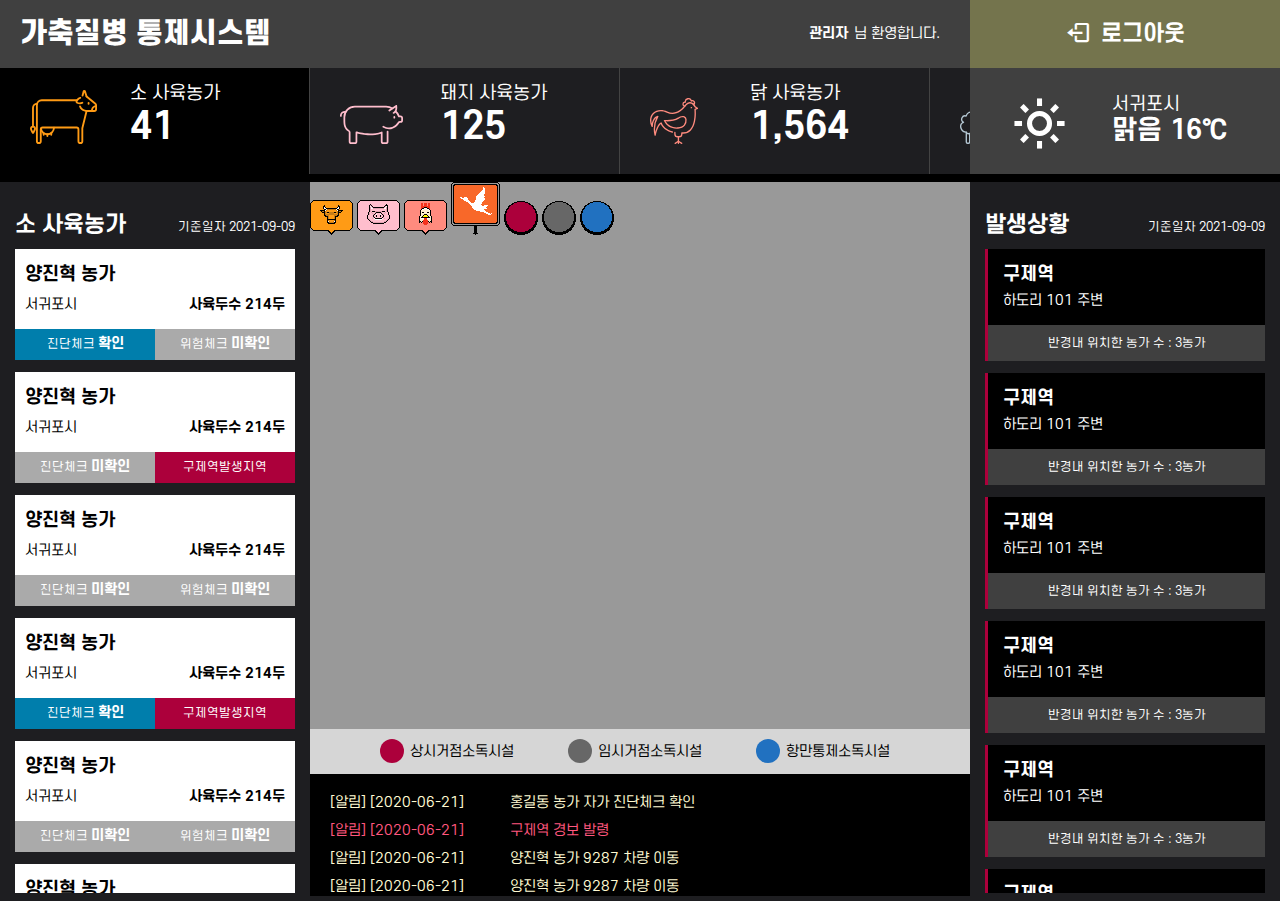
==== commit b8ab3b12: "아이콘 추가" ====
--- a/main.html
+++ b/main.html
@@ -245,6 +245,15 @@
 
                     <div id="map" class="map-area">
                         <!--지도영역-->
+
+
+                        <img src="source/images/map-pin01.png" alt="소">
+                        <img src="source/images/map-pin02.png" alt="돼지">
+                        <img src="source/images/map-pin03.png" alt="닭">
+                        <img src="source/images/map-pin04.png" alt="철새도래지">
+                        <img src="source/images/map-pin05.png" alt="상시거점소독시설">
+                        <img src="source/images/map-pin06.png" alt="임시거점소독시설">
+                        <img src="source/images/map-pin07.png" alt="항만통제소독시설">
     
     
                         <ul class="legend">
